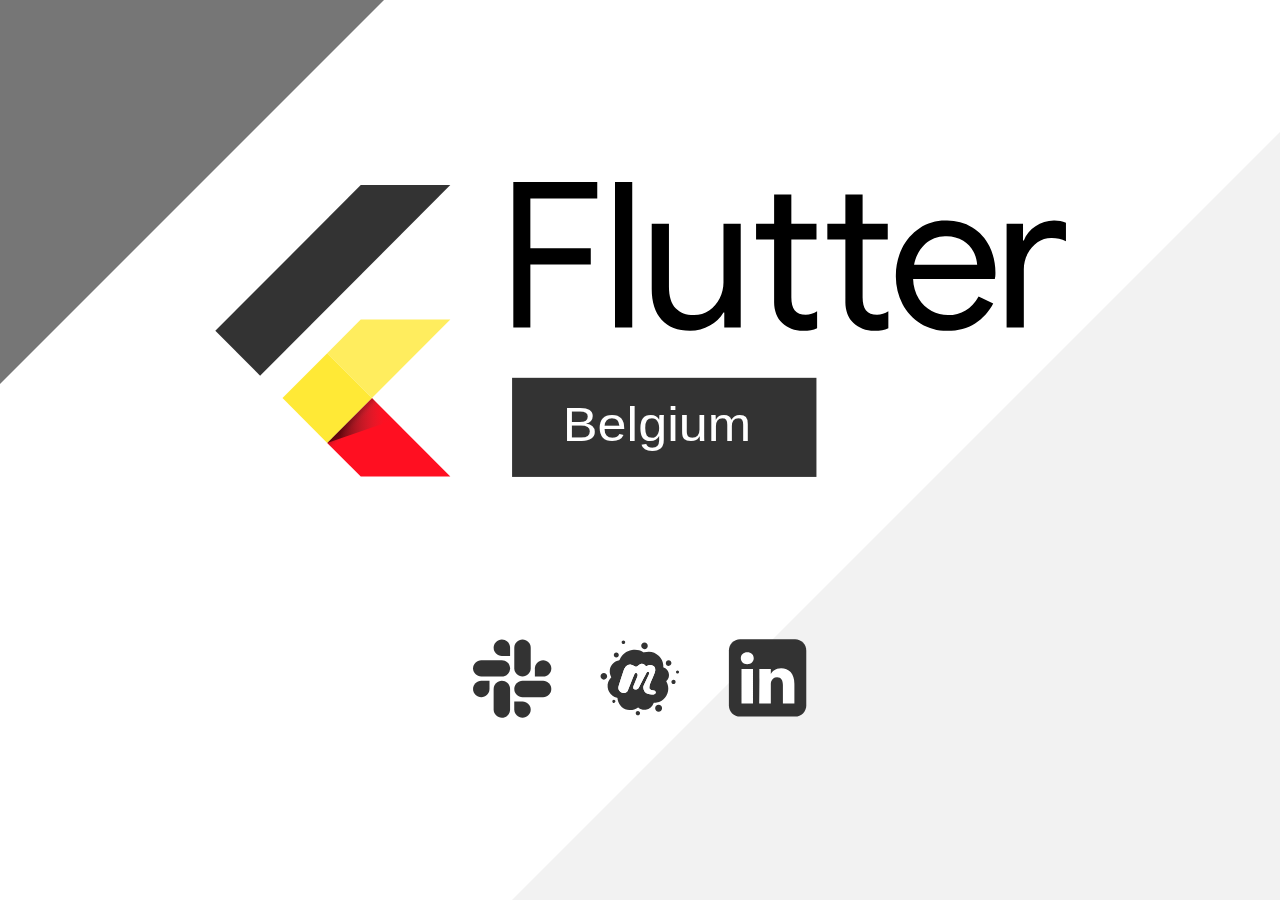
==== website/index.html @ ff9f9a3e "Added a basic website with some social links" ====
<!DOCTYPE html>
<html>

<head>
   <title>Flutter Belgium</title>
   <meta name="viewport" content="width=device-width, initial-scale=1.0">
   <link rel="stylesheet" type="text/css" rel="noopener" target="_blank" href="style/styles.css" />
</head>

<body>
   <div class="background">
      <div class="dark-line"></div>
      <div class="light-line"></div>
   </div>
   <div class="hero">
      <img class="logo" src="img/flutter-belgium.svg" alt="Flutter Belgium Logo" />
      <div class="socials">
         <a href="https://join.slack.com/t/flutter-belgium/shared_invite/zt-1qhuxni02-DW0t4zegjnVKmL9wm_bkrg"
            target="_blank">
            <img src="img/slack.svg" alt="Slack logo" />
         </a>
         <a href="https://www.meetup.com/flutter-belgium/" target="_blank">
            <img src="img/meetup.svg" alt="Meetup logo" />
         </a>
         <a href="https://www.linkedin.com/company/flutter-belgium/" target="_blank">
            <img src="img/linkedin.svg" alt="LinkedIn logo" />
         </a>
      </div>
   </div>
</body>

</html>
---- website/style/styles.css ----
/* http://meyerweb.com/eric/tools/css/reset/ 
   v2.0 | 20110126
   License: none (public domain)
*/

html,
body,
div,
span,
applet,
object,
iframe,
h1,
h2,
h3,
h4,
h5,
h6,
p,
blockquote,
pre,
a,
abbr,
acronym,
address,
big,
cite,
code,
del,
dfn,
em,
img,
ins,
kbd,
q,
s,
samp,
small,
strike,
strong,
sub,
sup,
tt,
var,
b,
u,
i,
center,
dl,
dt,
dd,
ol,
ul,
li,
fieldset,
form,
label,
legend,
table,
caption,
tbody,
tfoot,
thead,
tr,
th,
td,
article,
aside,
canvas,
details,
embed,
figure,
figcaption,
footer,
header,
hgroup,
menu,
nav,
output,
ruby,
section,
summary,
time,
mark,
audio,
video {
	margin: 0;
	padding: 0;
	border: 0;
	font-size: 100%;
	font: inherit;
	vertical-align: baseline;
}

/* HTML5 display-role reset for older browsers */
article,
aside,
details,
figcaption,
figure,
footer,
header,
hgroup,
menu,
nav,
section {
	display: block;
}

body {
	line-height: 1;
}

ol,
ul {
	list-style: none;
}

blockquote,
q {
	quotes: none;
}

blockquote:before,
blockquote:after,
q:before,
q:after {
	content: '';
	content: none;
}

table {
	border-collapse: collapse;
	border-spacing: 0;
}

html,
body {
	height: 100%;
}

/* Background */
.background {
	position: absolute;
	z-index: -1;
	height: 100%;
	width: 100%;
}

.background .dark-line {
	position: absolute;
	width: 0;
	height: 0;
	border-style: solid;
	border-width: calc(100vw * 0.3) calc(100vw*0.3) 0 0;
	border-color: #767676 transparent transparent transparent;
}

.background .light-line {
	position: absolute;
	right: 0;
	bottom: 0;
	width: 0;
	height: 0;
	border-style: solid;
	border-width: 0 0 calc(100vw*0.6) calc(100vw*0.6);
	border-color: transparent transparent #F2F2F2 transparent;
}

/* Hero */
.hero {
	height: 100%;
	display: flex;
	flex-direction: column;
	justify-content: center;
	align-items: center;
	gap: 10rem;
	box-sizing: border-box;
	padding: 2rem;
}

.logo {
	width: 70%;
	max-width: 1000px;
}

.socials {
	display: flex;
	justify-content: center;
	gap: 3rem;
}

.socials a {
	width: 100%;
	max-width: 100%;
	aspect-ratio: 1/1;
	max-height: 5rem;
}

.socials img {
	width: 100%;
	height: 100%;
}

@media only screen and (max-width: 600px) {
	.hero {
		gap: 4rem;
	}
	.socials a {
		max-height: 3rem;
	}
}
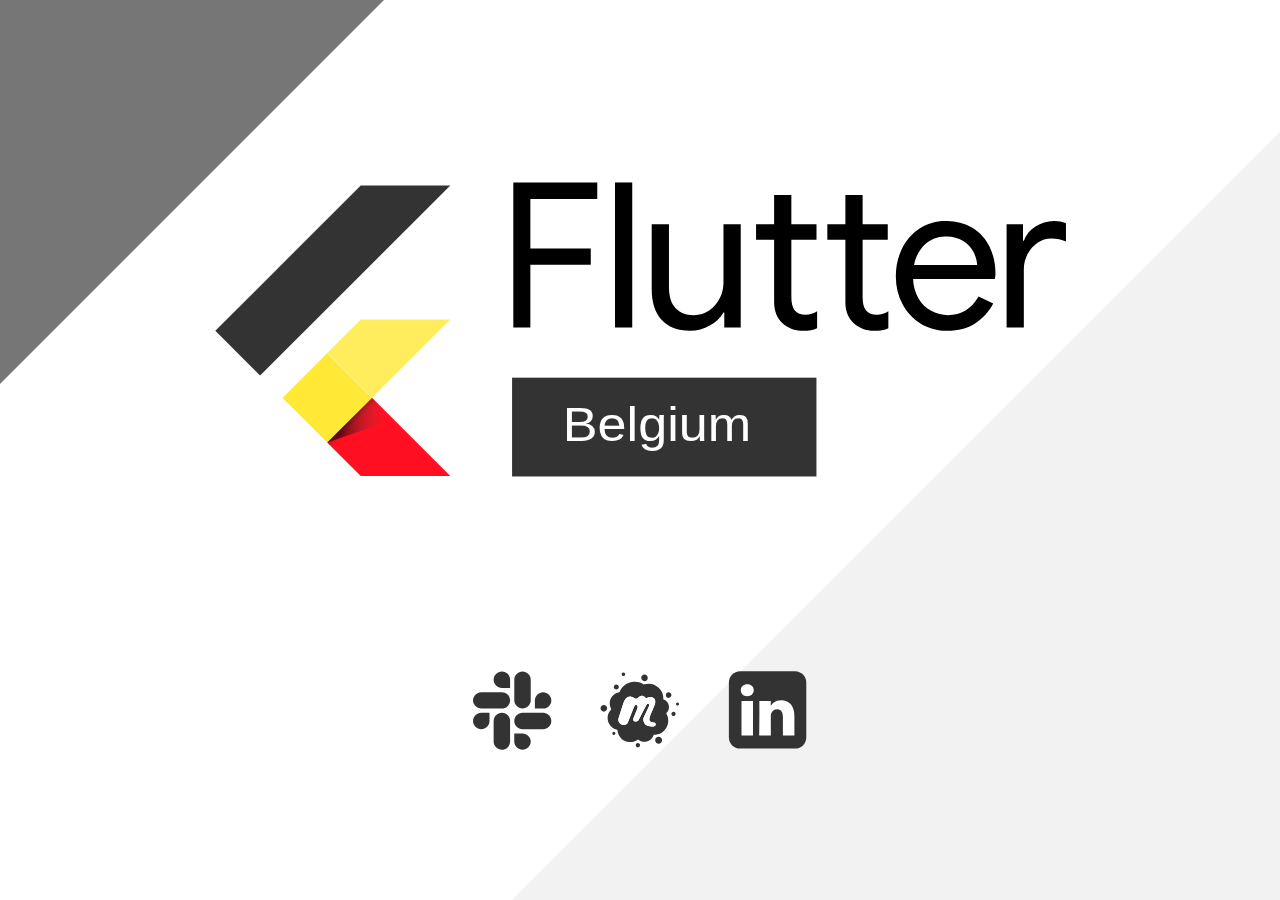
==== commit 58bbe9a1: "#1 Fixed some pagespeed issues" ====
--- a/website/index.html
+++ b/website/index.html
@@ -1,8 +1,10 @@
 <!DOCTYPE html>
-<html>
+<html lang="nl">
 
 <head>
    <title>Flutter Belgium</title>
+   <meta name="description" content="Flutter Belgium is a communicy that brings Flutter devs together. Flutter Belgium organizes mainly meetups to share knowledge.">
+   <meta name="keywords" content="flutter, dart, meetup, community, flutter network"/>
    <meta name="viewport" content="width=device-width, initial-scale=1.0">
    <link rel="stylesheet" type="text/css" rel="noopener" target="_blank" href="style/styles.css" />
 </head>
@@ -13,7 +15,7 @@
       <div class="light-line"></div>
    </div>
    <div class="hero">
-      <img class="logo" src="img/flutter-belgium.svg" alt="Flutter Belgium Logo" />
+      <img class="logo" src="img/flutter-belgium.svg" alt="Flutter Belgium Logo"  width="640" height="360"/>
       <div class="socials">
          <a href="https://join.slack.com/t/flutter-belgium/shared_invite/zt-1qhuxni02-DW0t4zegjnVKmL9wm_bkrg"
             target="_blank">
--- a/website/style/styles.css
+++ b/website/style/styles.css
@@ -209,4 +209,10 @@
 	.socials a {
 		max-height: 3rem;
 	}
+}
+
+@media only screen and (max-height: 700px) {
+	.hero {
+		gap: 4rem;
+	}
 }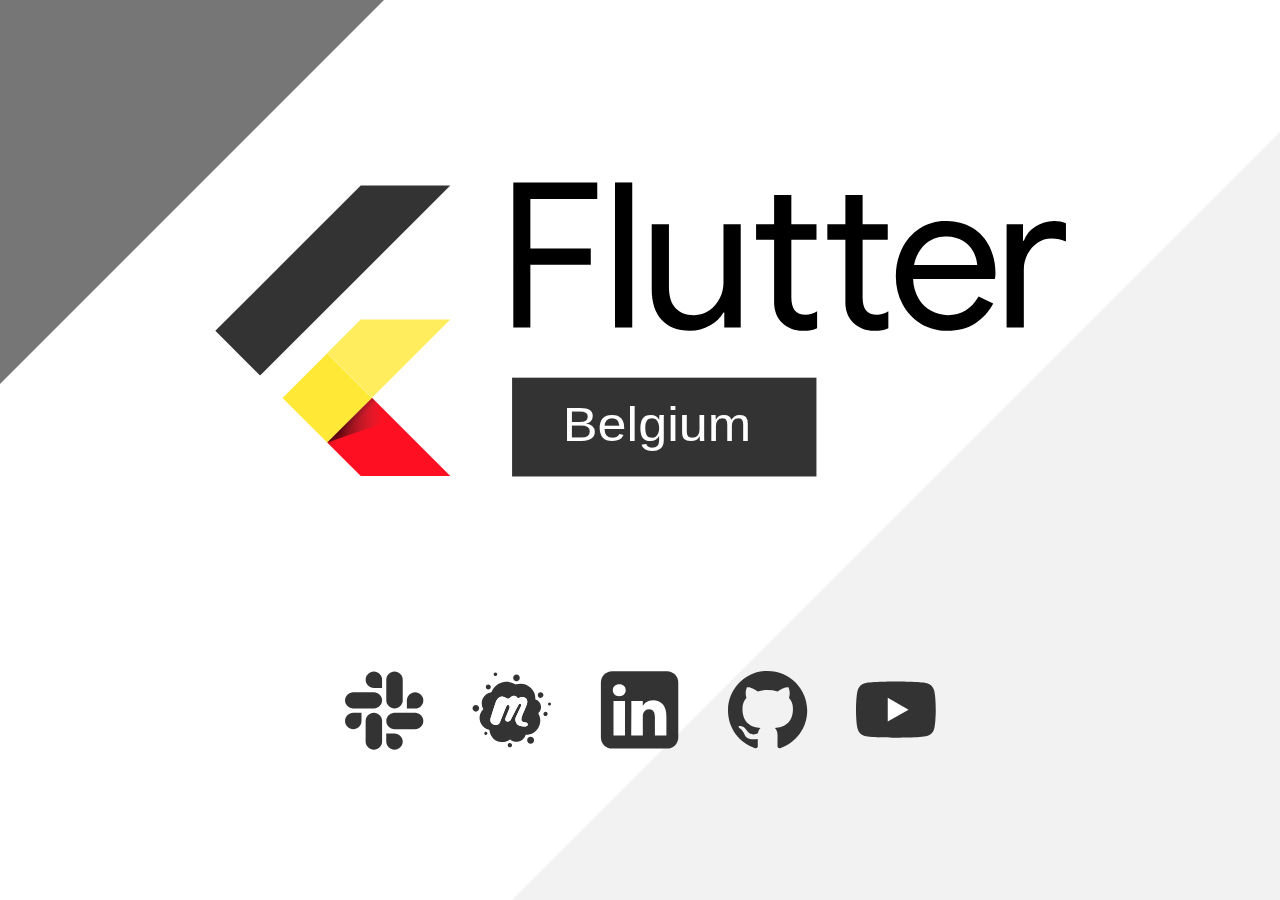
==== commit 181f1861: "Added 2 extra socials" ====
--- a/website/index.html
+++ b/website/index.html
@@ -27,6 +27,12 @@
          <a href="https://www.linkedin.com/company/flutter-belgium/" target="_blank">
             <img src="img/linkedin.svg" alt="LinkedIn logo" />
          </a>
+         <a href="https://github.com/flutter-belgium" target="_blank">
+            <img src="img/github.svg" alt="GitHub logo" />
+         </a>
+         <a href="https://www.youtube.com/@flutter-belgium" target="_blank">
+            <img src="img/youtube.svg" alt="YouTube logo" />
+         </a>
       </div>
    </div>
 </body>
--- a/website/style/styles.css
+++ b/website/style/styles.css
@@ -206,6 +206,11 @@
 	.hero {
 		gap: 4rem;
 	}
+
+	.socials {
+		gap: 1.5rem;
+	}
+
 	.socials a {
 		max-height: 3rem;
 	}
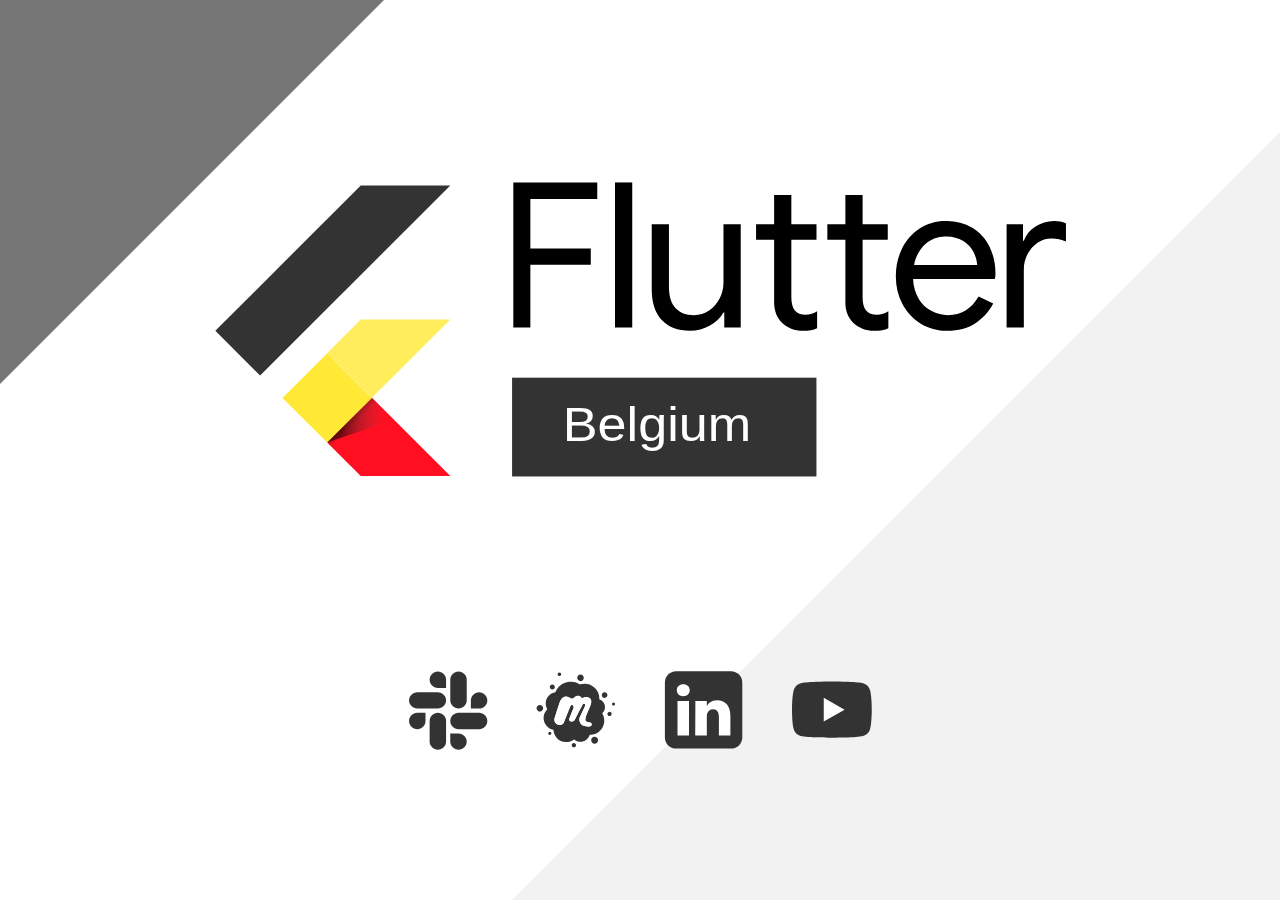
==== commit 99aa21ce: "Disable github for now" ====
--- a/website/index.html
+++ b/website/index.html
@@ -27,9 +27,11 @@
          <a href="https://www.linkedin.com/company/flutter-belgium/" target="_blank">
             <img src="img/linkedin.svg" alt="LinkedIn logo" />
          </a>
+         <!--
          <a href="https://github.com/flutter-belgium" target="_blank">
             <img src="img/github.svg" alt="GitHub logo" />
          </a>
+         -->
          <a href="https://www.youtube.com/@flutter-belgium" target="_blank">
             <img src="img/youtube.svg" alt="YouTube logo" />
          </a>
@@ -37,4 +39,4 @@
    </div>
 </body>
 
-</html>+</html>
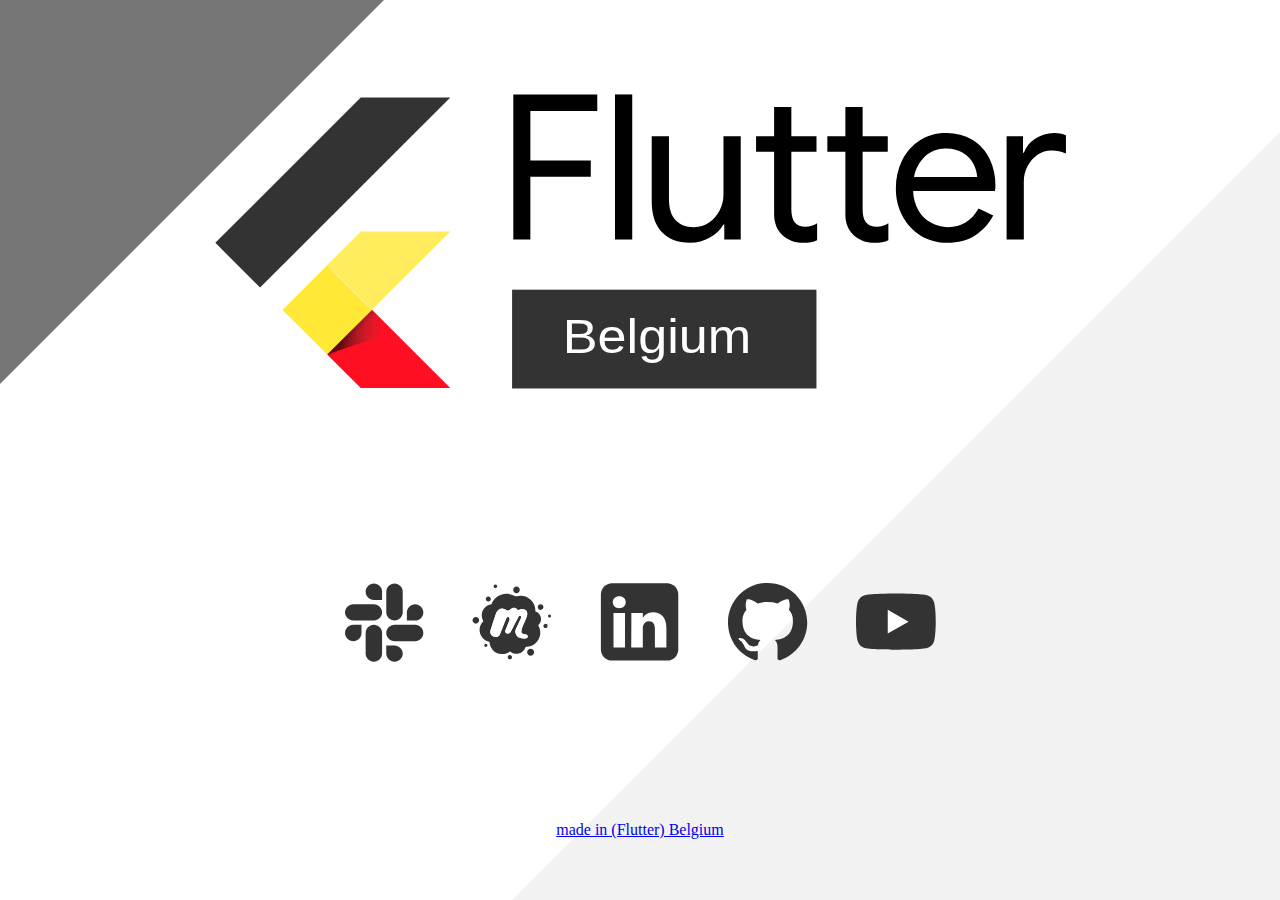
==== commit f2a4de7c: "Update index.html" ====
--- a/website/index.html
+++ b/website/index.html
@@ -17,7 +17,7 @@
    <div class="hero">
       <img class="logo" src="img/flutter-belgium.svg" alt="Flutter Belgium Logo"  width="640" height="360"/>
       <div class="socials">
-         <a href="https://join.slack.com/t/flutter-belgium/shared_invite/zt-1qhuxni02-DW0t4zegjnVKmL9wm_bkrg"
+         <a href="https://join.slack.com/t/flutter-belgium/shared_invite/zt-1ukxod2o6-kqq0cf45iwEmkOiKdbJc6Q"
             target="_blank">
             <img src="img/slack.svg" alt="Slack logo" />
          </a>
@@ -27,15 +27,16 @@
          <a href="https://www.linkedin.com/company/flutter-belgium/" target="_blank">
             <img src="img/linkedin.svg" alt="LinkedIn logo" />
          </a>
-         <!--
          <a href="https://github.com/flutter-belgium" target="_blank">
             <img src="img/github.svg" alt="GitHub logo" />
          </a>
-         -->
          <a href="https://www.youtube.com/@flutter-belgium" target="_blank">
             <img src="img/youtube.svg" alt="YouTube logo" />
          </a>
       </div>
+      <a href="https://madein.flutterbelgium.be" target="_blank">
+         <p>made in (Flutter) Belgium</p>
+       </a>
    </div>
 </body>
 
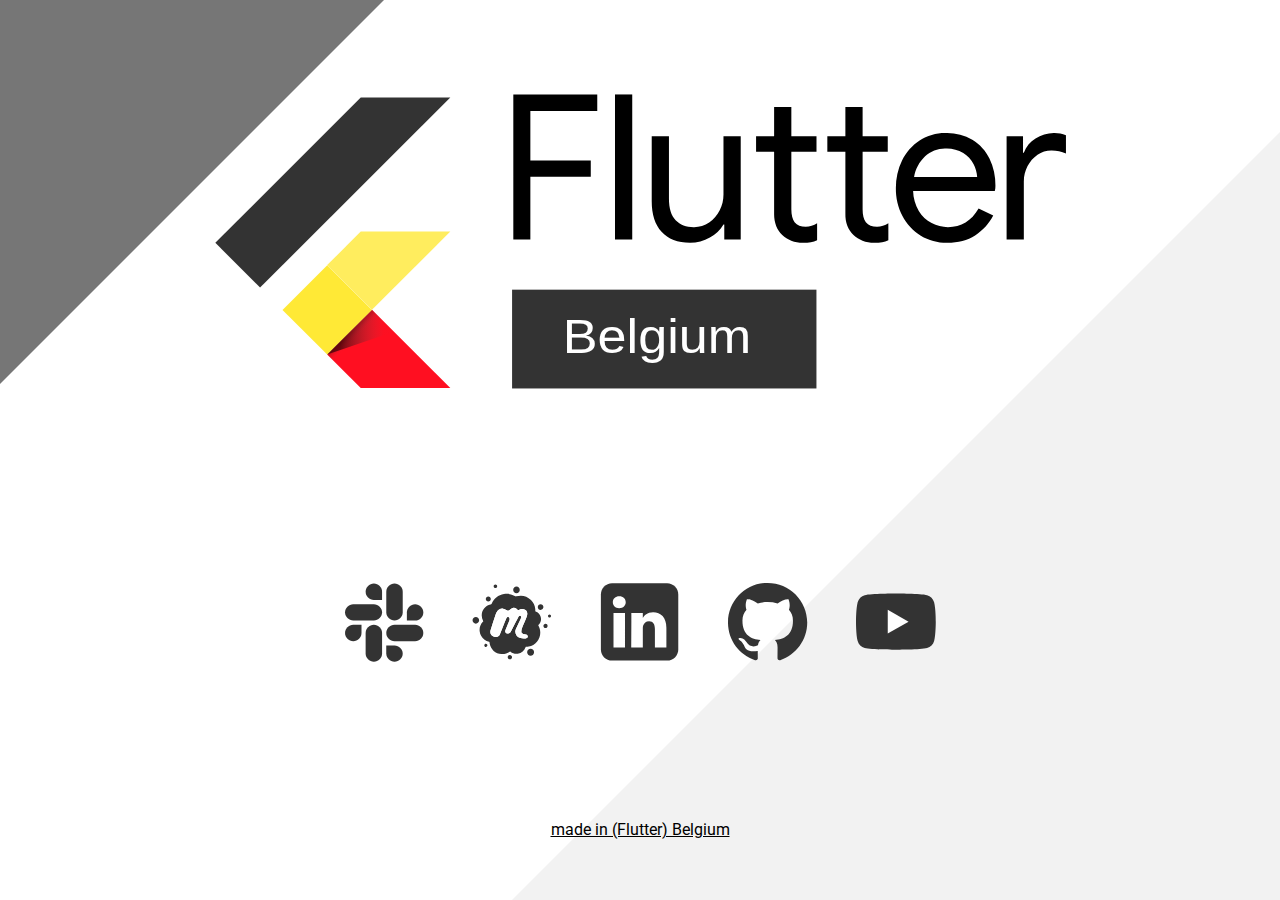
==== commit 8de5b522: "Fix slack invite url" ====
--- a/website/index.html
+++ b/website/index.html
@@ -7,6 +7,7 @@
    <meta name="keywords" content="flutter, dart, meetup, community, flutter network"/>
    <meta name="viewport" content="width=device-width, initial-scale=1.0">
    <link rel="stylesheet" type="text/css" rel="noopener" target="_blank" href="style/styles.css" />
+   <link href='https://fonts.googleapis.com/css?family=Roboto' rel='stylesheet'>
 </head>
 
 <body>
@@ -17,7 +18,7 @@
    <div class="hero">
       <img class="logo" src="img/flutter-belgium.svg" alt="Flutter Belgium Logo"  width="640" height="360"/>
       <div class="socials">
-         <a href="https://join.slack.com/t/flutter-belgium/shared_invite/zt-1ukxod2o6-kqq0cf45iwEmkOiKdbJc6Q"
+         <a href="https://join.slack.com/t/flutter-belgium/shared_invite/zt-2w7m73ron-5NZWiebmvxXAzBairbAisw"
             target="_blank">
             <img src="img/slack.svg" alt="Slack logo" />
          </a>
@@ -34,7 +35,7 @@
             <img src="img/youtube.svg" alt="YouTube logo" />
          </a>
       </div>
-      <a href="https://madein.flutterbelgium.be" target="_blank">
+      <a href="https://madein.flutterbelgium.be" target="_blank" class="made_in_flutter_belgium">
          <p>made in (Flutter) Belgium</p>
        </a>
    </div>
--- a/website/style/styles.css
+++ b/website/style/styles.css
@@ -90,6 +90,7 @@
 	font-size: 100%;
 	font: inherit;
 	vertical-align: baseline;
+	font-family: 'Roboto';
 }
 
 /* HTML5 display-role reset for older browsers */
@@ -202,6 +203,11 @@
 	height: 100%;
 }
 
+.made_in_flutter_belgium {
+ 	color: black;
+	font-family: 'Roboto';
+}
+
 @media only screen and (max-width: 600px) {
 	.hero {
 		gap: 4rem;
@@ -220,4 +226,4 @@
 	.hero {
 		gap: 4rem;
 	}
-}+}
